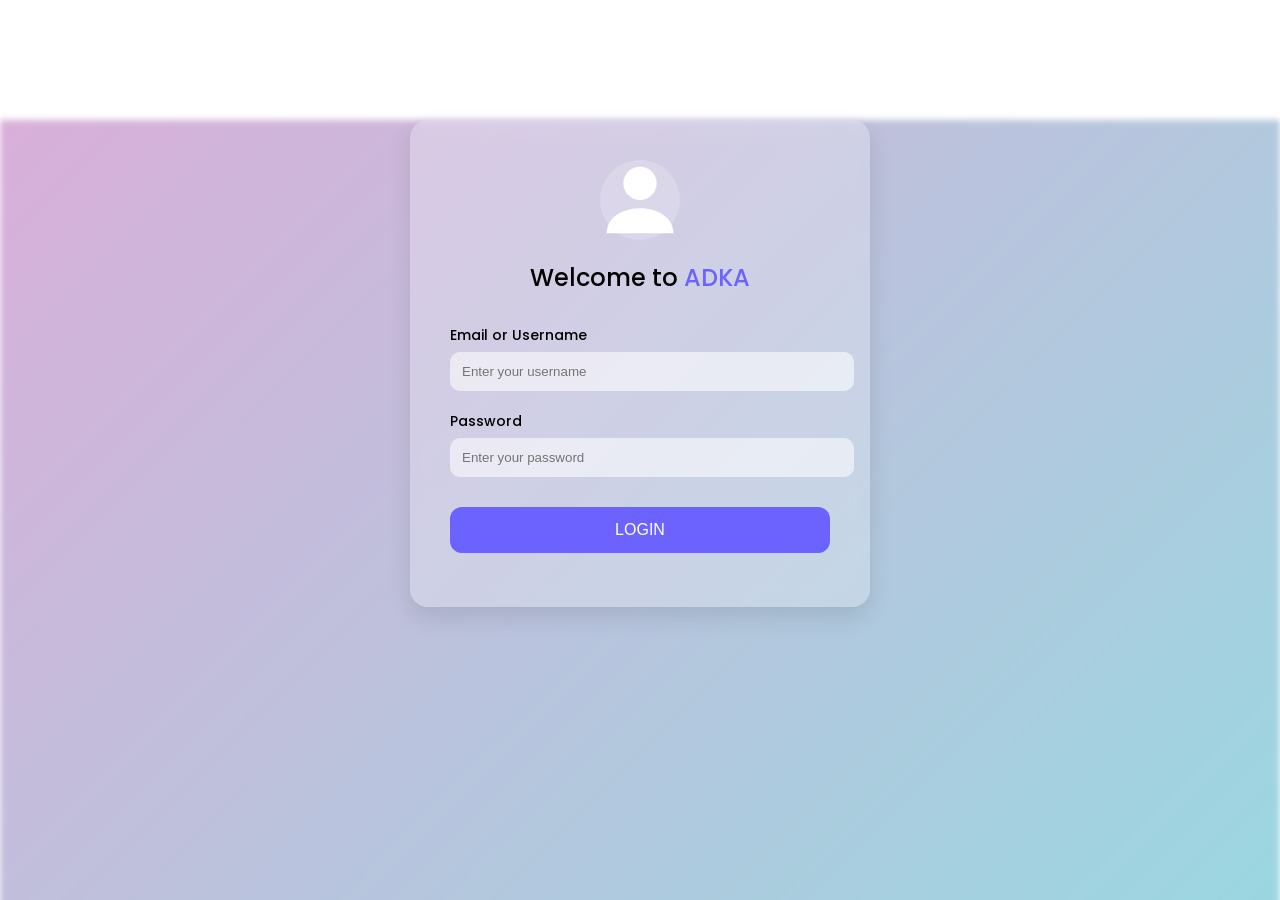
==== frontend/dashboard.html @ 51072b39 "Update frontend UI and backend services" ====
<!DOCTYPE html>
<html lang="en">
<head>
  <meta charset="UTF-8" />
  <meta name="viewport" content="width=device-width, initial-scale=1.0" />
  <title>ADKA – Dashboard</title>
  <link rel="stylesheet" href="dashboard.css" />
  <link href="https://fonts.googleapis.com/css2?family=Poppins:wght@300;400;500;600&display=swap" rel="stylesheet">
</head>

<body>
  <div class="bg"></div>

  <div class="layout">

    <!-- LEFT SIDEBAR -->
    <aside class="left-sidebar">
      <h2 class="logo">ADKA</h2>

      <div class="weekly-block">
        <h3>Weekly</h3>
        <ul id="weeklyList" class="weekly-list"></ul>
      </div>

      <div class="add-task">
        <h3>Add New Task</h3>

        <input id="taskTitle" placeholder="Task title" />
        <textarea id="taskDesc" placeholder="Description"></textarea>

        <label>Date</label>
        <input id="taskDate" type="date" />

        <label>Time</label>
        <input id="taskTime" type="time" />

        <button onclick="createNewTask()" class="btn-add">Add</button>
      </div>
    </aside>

    <!-- MAIN TIMELINE PANEL -->
    <main class="timeline-panel">

      <div class="top-date-row">
        <button onclick="prevWeek()" class="week-btn">&lt;</button>

        <div id="weekRange" class="week-range"></div>

        <button onclick="nextWeek()" class="week-btn">&gt;</button>
      </div>

      <div class="day-selector" id="daySelector"></div>

      <!-- TIMELINE -->
      <div id="timeline" class="timeline"></div>

    </main>

    <!-- RIGHT SIDEBAR -->
    <aside class="right-sidebar">
      <div class="profile-card">
        <img id="profileAvatar" src="assets/user-icon.svg" class="avatar" />

        <h3 id="profileName">User</h3>
        <p class="email" id="profileEmail"></p>
      </div>

      <div class="goal-card">
        <h4>Goal Progress</h4>
        <div class="progress-circle">
          <span id="progressValue">0%</span>
        </div>
      </div>
    </aside>

  </div>

  <script src="dashboard.js"></script>
  <script src="main.js"></script>
  <!-- EDIT MODAL -->
<div id="editModal" class="modal hidden">
  <div class="modal-content">
    <h3>Edit Task</h3>

    <label>Title</label>
    <input id="editTitle" type="text">

    <label>Description</label>
    <textarea id="editDesc"></textarea>

    <label>Date</label>
    <input id="editDate" type="date">

    <label>Time</label>
    <input id="editTime" type="time">

    <div class="modal-actions">
      <button onclick="saveEdit()" class="btn-save">Save</button>
      <button onclick="closeModal()" class="btn-cancel">Cancel</button>
    </div>
  </div>
</div>

</body>
</html>
---- frontend/dashboard.css ----
/* ---------- GLOBAL ---------- */

body {
  margin: 0;
  font-family: "Poppins", sans-serif;
  background: linear-gradient(135deg, #d9afd9 0%, #97d9e1 100%);
  height: 100vh;
  overflow: hidden;
}

/* Layout grid */
.layout {
  display: grid;
  grid-template-columns: 220px 1fr 260px;
  height: 100vh;
  backdrop-filter: blur(6px);
  overflow: hidden;
}

/* ---------- LEFT SIDEBAR ---------- */

.left-sidebar {
  padding: 18px;
  background: rgba(255, 255, 255, 0.35);
  backdrop-filter: blur(10px);
  overflow-y: auto;
}

.logo {
  margin-bottom: 15px;
  font-weight: 700;
  font-size: 22px;
  color: #6C63FF;
}

/* Weekly list */
.weekly-list li {
  background: rgba(255, 255, 255, 0.8);
  padding: 8px 10px;
  border-radius: 10px;
  margin-bottom: 6px;
  font-size: 13px;
  font-weight: 500;
  list-style: none;
  box-shadow: 0 2px 6px rgba(0,0,0,0.05);
}

/* Add task box */
.add-task input,
.add-task textarea {
  width: 100%;
  padding: 10px;
  margin-bottom: 8px;
  border-radius: 10px;
  border: none;
  background: rgba(255, 255, 255, 0.65);
  font-size: 13px;
}

.btn-add {
  width: 100%;
  padding: 10px;
  background: #6C63FF;
  color: white;
  border: none;
  border-radius: 10px;
  cursor: pointer;
  font-weight: 600;
  font-size: 14px;
}

/* ---------- TIMELINE PANEL ---------- */

.timeline-panel {
  padding: 25px 30px;
  overflow-y: scroll;
  height: 100vh;
}

/* Week navigation */
.top-date-row {
  display: flex;
  justify-content: center;
  align-items: center;
  margin-bottom: 15px;
}

.week-btn {
  padding: 6px 10px;
  border-radius: 8px;
  background: white;
  border: none;
  cursor: pointer;
  font-size: 14px;
}

.week-range {
  font-weight: 600;
  margin: 0 15px;
  font-size: 15px;
}

/* Day selector */
.day-selector {
  display: flex;
  gap: 8px;
  margin-bottom: 20px;
}

.day-selector div {
  padding: 8px 12px;
  background: rgba(255, 255, 255, 0.75);
  border-radius: 10px;
  cursor: pointer;
  font-weight: 500;
  font-size: 13px;
}

.day-selector .active {
  background: #6C63FF;
  color: white;
}

/* ---------- TIMELINE CLEAN LOOK ---------- */

.timeline {
  display: flex;
  flex-direction: column;
  gap: 32px;
  padding-left: 0;
  position: relative;
}

.timeline-hour {
  position: relative;
  padding-left: 65px;
  min-height: 40px;
}

.timeline-hour::before {
  content: attr(data-time);
  position: absolute;
  left: 0;
  top: 0;
  transform: translateY(-3px);
  font-weight: 600;
  color: #444;
  opacity: 0.6;
  font-size: 13px;
}

.timeline-hour::after {
  content: "";
  width: 8px;
  height: 8px;
  background: #6C63FF;
  border-radius: 50%;
  position: absolute;
  left: 50px;
  top: 4px;
  box-shadow: 0 0 8px rgba(108, 99, 255, 0.6);
}

/* ---------- TASK CARD ---------- */

.task-card {
  background: white;
  border-radius: 12px;
  padding: 14px 18px;
  width: 70%;
  max-width: 700px;
  margin-top: 5px;
  box-shadow: 0 4px 12px rgba(0,0,0,0.08);
  border-left: 5px solid #7b5cff;
  transition: 0.25s ease;
}

.task-card:hover {
  transform: translateY(-3px);
  box-shadow: 0 8px 20px rgba(0,0,0,0.12);
}

.task-title {
  font-size: 17px;
  font-weight: 600;
  color: #1f1f1f;
}

.task-desc {
  margin-top: 4px;
  font-size: 13px;
  color: #555;
}

.task-time {
  font-size: 13px;
  font-weight: 600;
  color: #7b5cff;
  margin-bottom: 4px;
}

/* ---------- RIGHT SIDEBAR ---------- */
.avatar {
  width: 80px;
  height: 80px;
  border-radius: 50%;
  object-fit: cover;
  background: rgb(224, 176, 222);
  padding: 10px;
}


.right-sidebar {
  padding: 18px;
  background: rgba(255, 255, 255, 0.35);
  backdrop-filter: blur(10px);
  overflow-y: auto;
}

.profile-card,
.goal-card {
  background: rgba(255, 255, 255, 0.8);
  border-radius: 14px;
  padding: 18px;
  text-align: center;
  margin-bottom: 25px;
}

.progress-circle {
  width: 85px;
  height: 85px;
  border: 8px solid #6C63FF;
  margin: 0 auto;
  border-radius: 50%;
  display: flex;
  justify-content: center;
  align-items: center;
}

/* Buttons inside task cards */
.task-actions {
  margin-top: 10px;
  display: flex;
  gap: 8px;
}

.task-actions button {
  padding: 5px 8px;
  border: none;
  cursor: pointer;
  border-radius: 6px;
  font-size: 13px;
  transition: 0.2s;
}

.btn-complete {
  background: #6CFF78;
}
.btn-complete:hover {
  background: #4ed35c;
}

.btn-edit {
  background: #FFD66C;
}
.btn-edit:hover {
  background: #e6bd55;
}

.btn-delete {
  background: #FF6C6C;
  color: white;
}
.btn-delete:hover {
  background: #d95757;
}
/* ---------- EDIT MODAL ---------- */

.modal {
  position: fixed;
  top: 0;
  left: 0;
  width: 100%;
  height: 100%;
  background: rgba(0,0,0,0.4);
  display: flex;
  justify-content: center;
  align-items: center;
  z-index: 2000;
}

.hidden {
  display: none !important;
}

.modal-content {
  background: white;
  padding: 25px;
  width: 350px;
  border-radius: 12px;
  box-shadow: 0 8px 20px rgba(0,0,0,0.2);
}

.modal-content h3 {
  margin-top: 0;
  margin-bottom: 15px;
}

.modal-content label {
  font-size: 13px;
  font-weight: 600;
}

.modal-content input,
.modal-content textarea {
  width: 100%;
  padding: 10px;
  margin-bottom: 12px;
  border-radius: 8px;
  border: 1px solid #ccc;
}

.modal-actions {
  display: flex;
  justify-content: flex-end;
  gap: 10px;
}

.btn-save {
  background: #6C63FF;
  color: white;
  padding: 8px 14px;
  border: none;
  border-radius: 8px;
  cursor: pointer;
}

.btn-cancel {
  background: #ddd;
  padding: 8px 14px;
  border: none;
  border-radius: 8px;
  cursor: pointer;
}
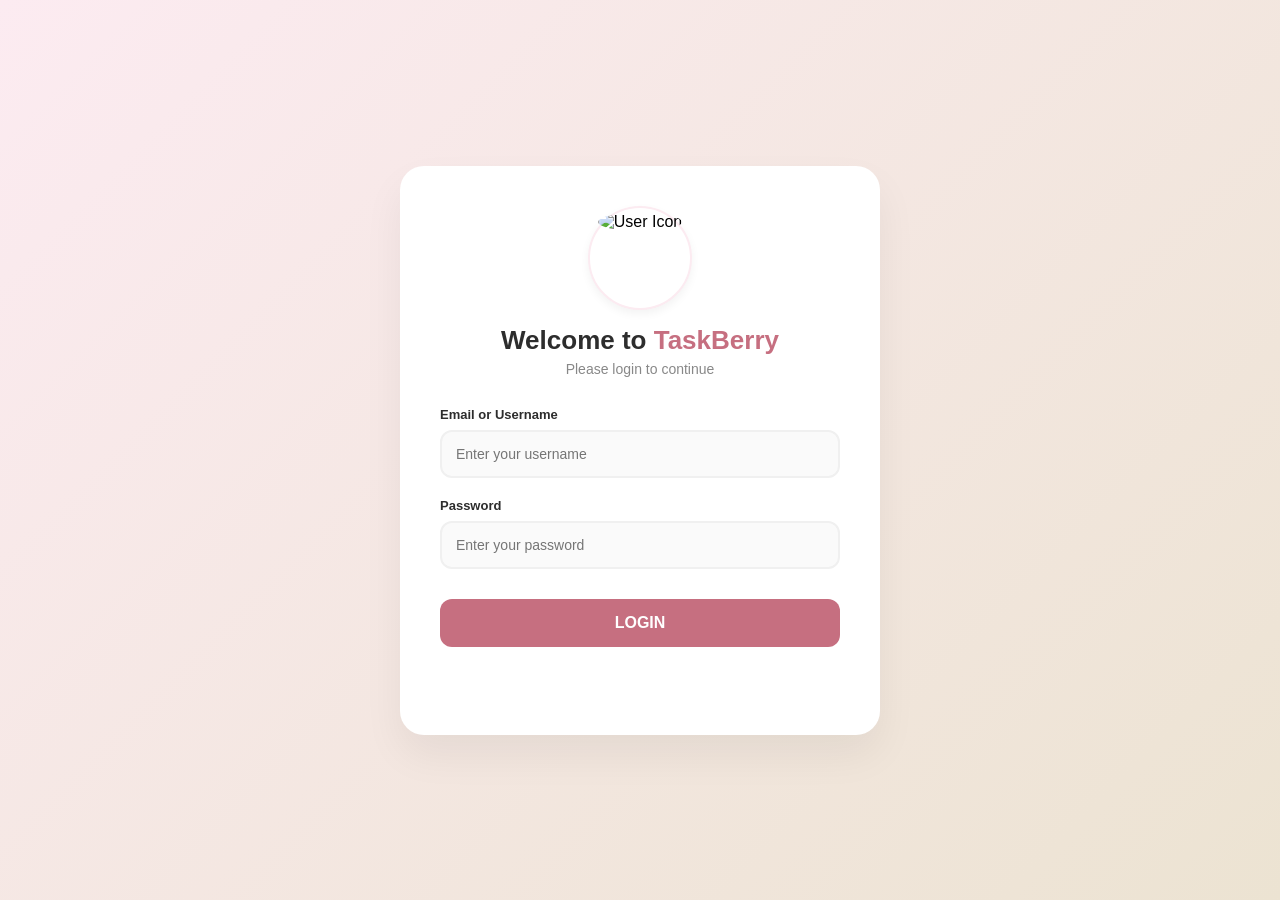
==== commit e7d06f19: "Log-in fully redone, error messages changed" ====
--- a/frontend/dashboard.html
+++ b/frontend/dashboard.html
@@ -3,103 +3,110 @@
 <head>
   <meta charset="UTF-8" />
   <meta name="viewport" content="width=device-width, initial-scale=1.0" />
-  <title>ADKA – Dashboard</title>
-  <link rel="stylesheet" href="dashboard.css" />
-  <link href="https://fonts.googleapis.com/css2?family=Poppins:wght@300;400;500;600&display=swap" rel="stylesheet">
+  <title>TaskBerry – Dashboard</title> <link rel="stylesheet" href="dashboard.css" />
+  <link href="https://fonts.googleapis.com/css2?family=Poppins:wght@300;400;500;600;700&display=swap" rel="stylesheet">
 </head>
 
 <body>
-  <div class="bg"></div>
-
+  
   <div class="layout">
 
-    <!-- LEFT SIDEBAR -->
     <aside class="left-sidebar">
-      <h2 class="logo">ADKA</h2>
+      <div class="sidebar-header">
+        <h2 class="logo">TaskBerry</h2>
+      </div>
 
-      <div class="weekly-block">
-        <h3>Weekly</h3>
+      <div class="sidebar-section">
+        <h3>Weekly Overview</h3>
         <ul id="weeklyList" class="weekly-list"></ul>
       </div>
 
-      <div class="add-task">
-        <h3>Add New Task</h3>
+      <div class="sidebar-section add-task-wrapper highlighted-card">
+        <h3>+ New Task</h3>
+        <div class="add-task-form">
+          <input id="taskTitle" placeholder="Task title" />
+          <textarea id="taskDesc" placeholder="Description..."></textarea>
+          
+          <div class="date-time-row">
+            <input id="taskDate" type="date" />
+            <input id="taskTime" type="time" />
+          </div>
 
-        <input id="taskTitle" placeholder="Task title" />
-        <textarea id="taskDesc" placeholder="Description"></textarea>
-
-        <label>Date</label>
-        <input id="taskDate" type="date" />
-
-        <label>Time</label>
-        <input id="taskTime" type="time" />
-
-        <button onclick="createNewTask()" class="btn-add">Add</button>
-      </div>
-    </aside>
-
-    <!-- MAIN TIMELINE PANEL -->
-    <main class="timeline-panel">
-
-      <div class="top-date-row">
-        <button onclick="prevWeek()" class="week-btn">&lt;</button>
-
-        <div id="weekRange" class="week-range"></div>
-
-        <button onclick="nextWeek()" class="week-btn">&gt;</button>
-      </div>
-
-      <div class="day-selector" id="daySelector"></div>
-
-      <!-- TIMELINE -->
-      <div id="timeline" class="timeline"></div>
-
-    </main>
-
-    <!-- RIGHT SIDEBAR -->
-    <aside class="right-sidebar">
-      <div class="profile-card">
-        <img id="profileAvatar" src="assets/user-icon.svg" class="avatar" />
-
-        <h3 id="profileName">User</h3>
-        <p class="email" id="profileEmail"></p>
-      </div>
-
-      <div class="goal-card">
-        <h4>Goal Progress</h4>
-        <div class="progress-circle">
-          <span id="progressValue">0%</span>
+          <button onclick="createNewTask()" class="btn-add">Create Task</button>
         </div>
       </div>
     </aside>
 
+    <main class="main-content">
+
+      <header class="top-header">
+        <div class="welcome-text">
+          <h1>My Tasks</h1>
+          <p>Manage your daily goals</p>
+        </div>
+
+        <div class="date-controller">
+          <button onclick="prevWeek()" class="nav-btn">
+            <svg width="20" height="20" viewBox="0 0 24 24" fill="none" stroke="currentColor" stroke-width="2"><polyline points="15 18 9 12 15 6"></polyline></svg>
+          </button>
+          <span id="weekRange" class="week-range-text"></span>
+          <button onclick="nextWeek()" class="nav-btn">
+            <svg width="20" height="20" viewBox="0 0 24 24" fill="none" stroke="currentColor" stroke-width="2"><polyline points="9 18 15 12 9 6"></polyline></svg>
+          </button>
+        </div>
+      </header>
+
+      <div class="day-selector-wrapper">
+        <div class="day-selector" id="daySelector"></div>
+      </div>
+
+      <div id="taskGrid" class="task-grid"></div>
+
+    </main>
+
+    <aside class="right-sidebar">
+      
+      <div class="profile-section">
+        <div class="profile-header">
+          <img id="profileAvatar" src="assets/user-icon.jpg" class="avatar" />
+          <div class="profile-info">
+            <h3 id="profileName">User</h3>
+            <p id="profileEmail" class="email">Loading...</p>
+          </div>
+        </div>
+        
+        <button onclick="logout()" class="btn-logout">
+          <svg width="16" height="16" viewBox="0 0 24 24" fill="none" stroke="currentColor" stroke-width="2" stroke-linecap="round" stroke-linejoin="round"><path d="M9 21H5a2 2 0 0 1-2-2V5a2 2 0 0 1 2-2h4"></path><polyline points="16 17 21 12 16 7"></polyline><line x1="21" y1="12" x2="9" y2="12"></line></svg>
+          Log Out
+        </button>
+      </div>
+
+    </aside>
+
   </div>
 
+  <div id="editModal" class="modal hidden">
+    <div class="modal-content">
+      <div class="modal-header">
+        <h3>Edit Task</h3>
+        <button onclick="closeModal()" class="close-icon">&times;</button>
+      </div>
+      <label>Title</label>
+      <input id="editTitle" type="text">
+      <label>Description</label>
+      <textarea id="editDesc"></textarea>
+      <div class="row">
+        <div><label>Date</label><input id="editDate" type="date"></div>
+        <div><label>Time</label><input id="editTime" type="time"></div>
+      </div>
+      <div class="modal-actions">
+        <button onclick="saveEdit()" class="btn-save">Save Changes</button>
+      </div>
+    </div>
+  </div>
+
+  <script src="config.js"></script>
   <script src="dashboard.js"></script>
   <script src="main.js"></script>
-  <!-- EDIT MODAL -->
-<div id="editModal" class="modal hidden">
-  <div class="modal-content">
-    <h3>Edit Task</h3>
-
-    <label>Title</label>
-    <input id="editTitle" type="text">
-
-    <label>Description</label>
-    <textarea id="editDesc"></textarea>
-
-    <label>Date</label>
-    <input id="editDate" type="date">
-
-    <label>Time</label>
-    <input id="editTime" type="time">
-
-    <div class="modal-actions">
-      <button onclick="saveEdit()" class="btn-save">Save</button>
-      <button onclick="closeModal()" class="btn-cancel">Cancel</button>
-    </div>
-  </div>
-</div>
-
 </body>
-</html>
+</html>
--- a/frontend/dashboard.css
+++ b/frontend/dashboard.css
@@ -1,344 +1,426 @@
 /* ---------- GLOBAL ---------- */
+:root {
+  --bg-color: #FDFBF7;
+  --sidebar-bg: #FFFFFF;
+  --text-main: #2D2D2D;
+  --text-muted: #888888;
+  --accent: #1e1e1e;
+  --border-radius: 20px;
+  
+  /* YENİ "MATCHA STRAWBERRY" PALETİ */
+  --card-1: #F4C7D0; /* Açık Pembe */
+  --card-2: #9FAA74; /* Fıstık Yeşili */
+  --card-3: #FCEBF1; /* Çok Açık Pembe */
+  --card-4: #ECE3D2; /* Krem/Bej */
+  --card-5: #C66F80; /* Koyu Gül Kurusu */
+  --card-6: #4A6644; /* Koyu Matcha Yeşili */
+  --card-7: #D7DAB3; /* Açık Yeşil/Sarı */
+}
 
 body {
   margin: 0;
   font-family: "Poppins", sans-serif;
-  background: linear-gradient(135deg, #d9afd9 0%, #97d9e1 100%);
+  background-color: var(--bg-color);
+  color: var(--text-main);
   height: 100vh;
   overflow: hidden;
 }
 
-/* Layout grid */
+/* Layout Grid */
 .layout {
   display: grid;
-  grid-template-columns: 220px 1fr 260px;
+  grid-template-columns: 280px 1fr 280px; /* Sol menüyü biraz genişlettik */
   height: 100vh;
-  backdrop-filter: blur(6px);
-  overflow: hidden;
+  gap: 0;
 }
 
 /* ---------- LEFT SIDEBAR ---------- */
-
 .left-sidebar {
-  padding: 18px;
-  background: rgba(255, 255, 255, 0.35);
-  backdrop-filter: blur(10px);
-  overflow-y: auto;
+  background: var(--bg-color);
+  padding: 30px;
+  border-right: 1px solid rgba(0,0,0,0.03);
+  display: flex;
+  flex-direction: column;
+  gap: 30px;
 }
 
 .logo {
+  font-size: 26px;
+  font-weight: 700;
+  color: var(--text-main);
+  margin: 0;
+}
+
+.sidebar-section h3 {
+  font-size: 14px;
+  text-transform: uppercase;
+  letter-spacing: 1px;
+  color: var(--text-muted);
   margin-bottom: 15px;
+}
+
+/* Weekly List */
+.weekly-list {
+  padding: 0;
+  margin: 0;
+}
+
+.weekly-list li {
+  list-style: none;
+  font-size: 13px;
+  color: var(--text-main);
+  padding: 10px 0;
+  border-bottom: 1px solid rgba(0,0,0,0.05);
+  display: flex;
+  justify-content: space-between;
+}
+
+/* --- YENİ: VURGULANMIŞ ADD TASK KARTI --- */
+.highlighted-card {
+  background: var(--card-3); /* Çok açık pembe arka plan */
+  padding: 25px;
+  border-radius: 20px;
+  border: 2px solid var(--card-1); /* Açık pembe çerçeve */
+  box-shadow: 0 8px 20px rgba(198, 111, 128, 0.1); /* Hafif pembe gölge */
+}
+.highlighted-card h3 {
+  color: var(--card-5); /* Başlık rengi koyu gül kurusu */
   font-weight: 700;
-  font-size: 22px;
-  color: #6C63FF;
-}
-
-/* Weekly list */
-.weekly-list li {
-  background: rgba(255, 255, 255, 0.8);
-  padding: 8px 10px;
-  border-radius: 10px;
-  margin-bottom: 6px;
+}
+
+/* Add Task Form Inputs */
+.add-task-form input,
+.add-task-form textarea {
+  width: 100%;
+  box-sizing: border-box;
+  background: #fff;
+  border: 1px solid #eee;
+  padding: 12px;
+  border-radius: 12px;
+  margin-bottom: 10px;
+  font-family: inherit;
   font-size: 13px;
-  font-weight: 500;
-  list-style: none;
-  box-shadow: 0 2px 6px rgba(0,0,0,0.05);
-}
-
-/* Add task box */
-.add-task input,
-.add-task textarea {
-  width: 100%;
-  padding: 10px;
-  margin-bottom: 8px;
-  border-radius: 10px;
-  border: none;
-  background: rgba(255, 255, 255, 0.65);
-  font-size: 13px;
+  transition: 0.2s;
+}
+/* Input odaklanınca çerçeve rengi palete uyumlu olsun */
+.add-task-form input:focus, .add-task-form textarea:focus {
+  outline: none;
+  border-color: var(--card-1);
+}
+
+.date-time-row {
+  display: flex;
+  gap: 8px;
 }
 
 .btn-add {
   width: 100%;
-  padding: 10px;
-  background: #6C63FF;
+  background: var(--card-5); /* Buton rengi koyu gül kurusu */
   color: white;
+  padding: 12px;
+  border-radius: 12px;
   border: none;
-  border-radius: 10px;
-  cursor: pointer;
-  font-weight: 600;
+  cursor: pointer;
+  font-weight: 600;
+  margin-top: 5px;
+  transition: 0.2s;
+}
+.btn-add:hover { background: var(--card-6); /* Hover'da koyu yeşil */ }
+
+
+/* ---------- MAIN CONTENT ---------- */
+.main-content {
+  padding: 30px 40px;
+  overflow-y: auto;
+}
+
+/* Header */
+.top-header {
+  display: flex;
+  justify-content: space-between;
+  align-items: flex-end;
+  margin-bottom: 30px;
+}
+
+.welcome-text h1 {
+  font-size: 32px;
+  margin: 0;
+  font-weight: 600;
+}
+.welcome-text p {
+  margin: 5px 0 0 0;
+  color: var(--text-muted);
+}
+
+.date-controller {
+  display: flex;
+  align-items: center;
+  background: white;
+  padding: 5px;
+  border-radius: 50px;
+  box-shadow: 0 4px 15px rgba(0,0,0,0.03);
+}
+
+.nav-btn {
+  background: transparent;
+  border: none;
+  cursor: pointer;
+  padding: 8px;
+  color: var(--text-main);
+  display: flex;
+  align-items: center;
+}
+.week-range-text {
   font-size: 14px;
-}
-
-/* ---------- TIMELINE PANEL ---------- */
-
-.timeline-panel {
-  padding: 25px 30px;
-  overflow-y: scroll;
-  height: 100vh;
-}
-
-/* Week navigation */
-.top-date-row {
-  display: flex;
-  justify-content: center;
-  align-items: center;
-  margin-bottom: 15px;
-}
-
-.week-btn {
-  padding: 6px 10px;
-  border-radius: 8px;
+  font-weight: 500;
+  margin: 0 15px;
+  min-width: 180px;
+  text-align: center;
+}
+
+/* Day Selector */
+.day-selector-wrapper {
+  margin-bottom: 30px;
+}
+.day-selector {
+  display: flex;
+  gap: 12px;
+}
+.day-selector div {
+  padding: 10px 20px;
   background: white;
-  border: none;
-  cursor: pointer;
+  border-radius: 14px;
+  cursor: pointer;
+  font-weight: 500;
   font-size: 14px;
-}
-
-.week-range {
-  font-weight: 600;
-  margin: 0 15px;
-  font-size: 15px;
-}
-
-/* Day selector */
-.day-selector {
-  display: flex;
-  gap: 8px;
-  margin-bottom: 20px;
-}
-
-.day-selector div {
-  padding: 8px 12px;
-  background: rgba(255, 255, 255, 0.75);
-  border-radius: 10px;
-  cursor: pointer;
-  font-weight: 500;
-  font-size: 13px;
-}
-
+  color: var(--text-muted);
+  transition: 0.2s;
+  border: 1px solid transparent;
+}
+.day-selector div:hover {
+  border-color: var(--card-2);
+}
 .day-selector .active {
-  background: #6C63FF;
+  background: var(--text-main);
   color: white;
-}
-
-/* ---------- TIMELINE CLEAN LOOK ---------- */
-
-.timeline {
-  display: flex;
-  flex-direction: column;
-  gap: 32px;
-  padding-left: 0;
-  position: relative;
-}
-
-.timeline-hour {
-  position: relative;
-  padding-left: 65px;
-  min-height: 40px;
-}
-
-.timeline-hour::before {
-  content: attr(data-time);
-  position: absolute;
-  left: 0;
-  top: 0;
-  transform: translateY(-3px);
-  font-weight: 600;
-  color: #444;
-  opacity: 0.6;
-  font-size: 13px;
-}
-
-.timeline-hour::after {
-  content: "";
-  width: 8px;
-  height: 8px;
-  background: #6C63FF;
-  border-radius: 50%;
-  position: absolute;
-  left: 50px;
-  top: 4px;
-  box-shadow: 0 0 8px rgba(108, 99, 255, 0.6);
-}
-
-/* ---------- TASK CARD ---------- */
-
+  box-shadow: 0 4px 12px rgba(0,0,0,0.2);
+}
+
+/* ---------- TASK GRID ---------- */
+.task-grid {
+  display: grid;
+  grid-template-columns: repeat(auto-fill, minmax(280px, 1fr));
+  gap: 20px;
+  padding-bottom: 50px;
+}
+
+/* Card Styles */
 .task-card {
   background: white;
-  border-radius: 12px;
-  padding: 14px 18px;
-  width: 70%;
-  max-width: 700px;
-  margin-top: 5px;
-  box-shadow: 0 4px 12px rgba(0,0,0,0.08);
-  border-left: 5px solid #7b5cff;
-  transition: 0.25s ease;
+  border-radius: 24px;
+  padding: 24px;
+  display: flex;
+  flex-direction: column;
+  justify-content: space-between;
+  min-height: 140px;
+  transition: transform 0.2s, box-shadow 0.2s;
+  cursor: default;
+  position: relative;
+  overflow: hidden;
+  border: 1px solid rgba(0,0,0,0.05); /* Hafif bir çerçeve ekledik */
 }
 
 .task-card:hover {
-  transform: translateY(-3px);
-  box-shadow: 0 8px 20px rgba(0,0,0,0.12);
+  transform: translateY(-5px);
+  box-shadow: 0 10px 25px rgba(0,0,0,0.05);
+}
+
+/* YENİ RENK PALETİ SINIFLARI */
+.pastel-1 { background-color: var(--card-1); }
+.pastel-2 { background-color: var(--card-2); }
+.pastel-3 { background-color: var(--card-3); }
+.pastel-4 { background-color: var(--card-4); }
+.pastel-5 { background-color: var(--card-5); color: white; } /* Koyu renklerde metni beyaz yap */
+.pastel-6 { background-color: var(--card-6); color: white; }
+.pastel-7 { background-color: var(--card-7); }
+
+/* Koyu renkli kartlarda başlık ve ikon renklerini aç */
+.pastel-5 .task-title, .pastel-6 .task-title { color: white; }
+.pastel-5 .task-desc, .pastel-6 .task-desc { color: rgba(255,255,255,0.8); }
+.pastel-5 .task-time-badge, .pastel-6 .task-time-badge { background: rgba(0,0,0,0.2); color: white; }
+
+
+.task-header {
+  display: flex;
+  justify-content: space-between;
+  align-items: flex-start;
+  margin-bottom: 10px;
+}
+
+.task-time-badge {
+  background: rgba(255,255,255,0.6);
+  padding: 4px 10px;
+  border-radius: 20px;
+  font-size: 12px;
+  font-weight: 600;
+  color: #333;
 }
 
 .task-title {
-  font-size: 17px;
-  font-weight: 600;
-  color: #1f1f1f;
+  font-size: 18px;
+  font-weight: 600;
+  margin-bottom: 6px;
+  color: #222;
+  line-height: 1.3;
 }
 
 .task-desc {
-  margin-top: 4px;
   font-size: 13px;
   color: #555;
-}
-
-.task-time {
-  font-size: 13px;
-  font-weight: 600;
-  color: #7b5cff;
-  margin-bottom: 4px;
-}
+  margin-bottom: 20px;
+  line-height: 1.5;
+  flex-grow: 1;
+}
+
+.card-footer {
+  display: flex;
+  gap: 8px;
+  justify-content: flex-end;
+}
+
+.icon-btn {
+  width: 32px;
+  height: 32px;
+  border-radius: 50%;
+  border: none;
+  cursor: pointer;
+  display: flex;
+  align-items: center;
+  justify-content: center;
+  background: rgba(255,255,255,0.7);
+  transition: 0.2s;
+  font-size: 14px;
+  color: #555;
+}
+.icon-btn:hover { background: white; transform: scale(1.1); color: #000; }
+.btn-done:hover { color: #2ecc71; }
+.btn-edit:hover { color: #f1c40f; }
+.btn-del:hover { color: #e74c3c; }
+
 
 /* ---------- RIGHT SIDEBAR ---------- */
+.right-sidebar {
+  background: white;
+  padding: 30px;
+  display: flex;
+  flex-direction: column;
+  justify-content: flex-start; /* Widget gidince yukarı yaslansın */
+  gap: 30px;
+}
+
+.profile-section {
+  display: flex;
+  flex-direction: column;
+  gap: 20px;
+}
+
+.profile-header {
+  text-align: center;
+  background: var(--bg-color);
+  padding: 20px;
+  border-radius: 24px;
+}
+
 .avatar {
   width: 80px;
   height: 80px;
   border-radius: 50%;
-  object-fit: cover;
-  background: rgb(224, 176, 222);
-  padding: 10px;
-}
-
-
-.right-sidebar {
-  padding: 18px;
-  background: rgba(255, 255, 255, 0.35);
-  backdrop-filter: blur(10px);
-  overflow-y: auto;
-}
-
-.profile-card,
-.goal-card {
-  background: rgba(255, 255, 255, 0.8);
-  border-radius: 14px;
-  padding: 18px;
-  text-align: center;
-  margin-bottom: 25px;
-}
-
-.progress-circle {
-  width: 85px;
-  height: 85px;
-  border: 8px solid #6C63FF;
-  margin: 0 auto;
-  border-radius: 50%;
-  display: flex;
+  margin-bottom: 10px;
+}
+
+.profile-info h3 { margin: 0; font-size: 18px; }
+.profile-info p { margin: 5px 0 0 0; font-size: 13px; color: var(--text-muted); }
+
+/* Logout Button */
+.btn-logout {
+  display: flex;
+  align-items: center;
   justify-content: center;
-  align-items: center;
-}
-
-/* Buttons inside task cards */
-.task-actions {
-  margin-top: 10px;
-  display: flex;
   gap: 8px;
-}
-
-.task-actions button {
-  padding: 5px 8px;
-  border: none;
-  cursor: pointer;
-  border-radius: 6px;
-  font-size: 13px;
+  width: 100%;
+  padding: 12px;
+  border: 1px solid #fee;
+  background: #fff5f5;
+  color: #e74c3c;
+  border-radius: 12px;
+  cursor: pointer;
+  font-weight: 600;
   transition: 0.2s;
 }
-
-.btn-complete {
-  background: #6CFF78;
-}
-.btn-complete:hover {
-  background: #4ed35c;
-}
-
-.btn-edit {
-  background: #FFD66C;
-}
-.btn-edit:hover {
-  background: #e6bd55;
-}
-
-.btn-delete {
-  background: #FF6C6C;
+.btn-logout:hover {
+  background: #e74c3c;
   color: white;
 }
-.btn-delete:hover {
-  background: #d95757;
-}
-/* ---------- EDIT MODAL ---------- */
-
+
+/* GOAL WIDGET STİLLERİ SİLİNDİ */
+
+/* ---------- MODAL (Aynı) ---------- */
 .modal {
   position: fixed;
-  top: 0;
-  left: 0;
-  width: 100%;
-  height: 100%;
-  background: rgba(0,0,0,0.4);
+  top: 0; left: 0; width: 100%; height: 100%;
+  background: rgba(0,0,0,0.5);
+  backdrop-filter: blur(4px);
   display: flex;
   justify-content: center;
   align-items: center;
-  z-index: 2000;
-}
-
-.hidden {
-  display: none !important;
-}
+  z-index: 999;
+}
+.hidden { display: none !important; }
 
 .modal-content {
   background: white;
-  padding: 25px;
-  width: 350px;
+  padding: 30px;
+  width: 400px;
+  border-radius: 24px;
+  box-shadow: 0 20px 50px rgba(0,0,0,0.2);
+}
+.modal-header {
+  display: flex;
+  justify-content: space-between;
+  align-items: center;
+  margin-bottom: 20px;
+}
+.close-icon {
+  background: none; border: none; font-size: 24px; cursor: pointer;
+}
+.modal-content label {
+  display: block;
+  font-size: 12px;
+  font-weight: 600;
+  margin-bottom: 5px;
+  color: var(--text-muted);
+}
+.modal-content input, .modal-content textarea {
+  width: 100%;
+  box-sizing: border-box;
+  padding: 12px;
+  border: 1px solid #eee;
+  border-radius: 10px;
+  margin-bottom: 15px;
+  font-family: inherit;
+}
+.row { display: flex; gap: 10px; }
+.btn-save {
+  width: 100%;
+  background: var(--text-main);
+  color: white;
+  padding: 12px;
   border-radius: 12px;
-  box-shadow: 0 8px 20px rgba(0,0,0,0.2);
-}
-
-.modal-content h3 {
-  margin-top: 0;
-  margin-bottom: 15px;
-}
-
-.modal-content label {
-  font-size: 13px;
-  font-weight: 600;
-}
-
-.modal-content input,
-.modal-content textarea {
-  width: 100%;
-  padding: 10px;
-  margin-bottom: 12px;
-  border-radius: 8px;
-  border: 1px solid #ccc;
-}
-
-.modal-actions {
-  display: flex;
-  justify-content: flex-end;
-  gap: 10px;
-}
-
-.btn-save {
-  background: #6C63FF;
-  color: white;
-  padding: 8px 14px;
   border: none;
-  border-radius: 8px;
-  cursor: pointer;
-}
-
-.btn-cancel {
-  background: #ddd;
-  padding: 8px 14px;
-  border: none;
-  border-radius: 8px;
-  cursor: pointer;
-}
+  cursor: pointer;
+}
+
+/* Scrollbar */
+::-webkit-scrollbar { width: 6px; }
+::-webkit-scrollbar-track { background: transparent; }
+::-webkit-scrollbar-thumb { background: #ddd; border-radius: 10px; }
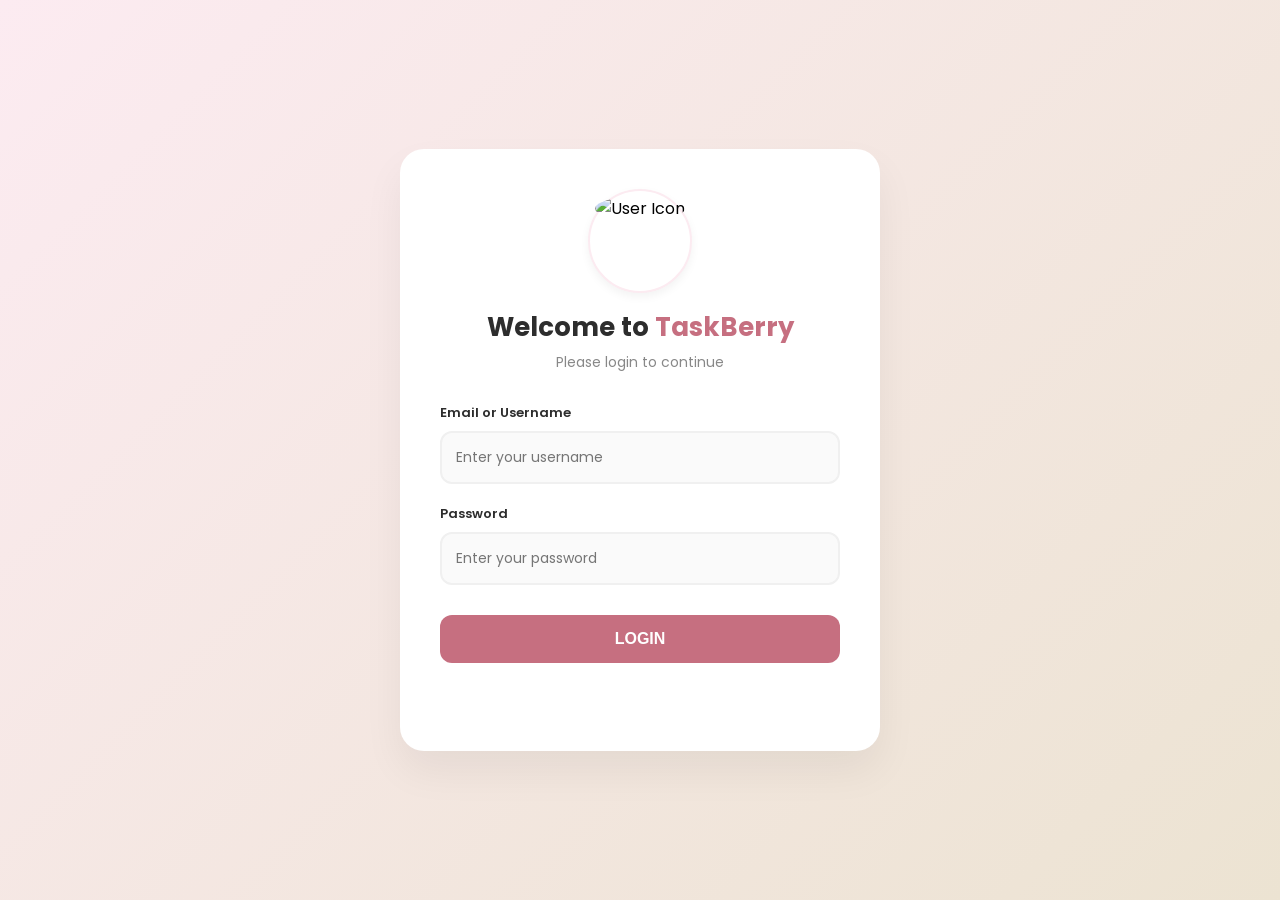
==== commit 26258f82: "new feature: weather endpoint and UI changes" ====
--- a/frontend/dashboard.html
+++ b/frontend/dashboard.html
@@ -3,7 +3,8 @@
 <head>
   <meta charset="UTF-8" />
   <meta name="viewport" content="width=device-width, initial-scale=1.0" />
-  <title>TaskBerry – Dashboard</title> <link rel="stylesheet" href="dashboard.css" />
+  <title>TaskBerry – Dashboard</title>
+  <link rel="stylesheet" href="dashboard.css" />
   <link href="https://fonts.googleapis.com/css2?family=Poppins:wght@300;400;500;600;700&display=swap" rel="stylesheet">
 </head>
 
@@ -38,7 +39,6 @@
     </aside>
 
     <main class="main-content">
-
       <header class="top-header">
         <div class="welcome-text">
           <h1>My Tasks</h1>
@@ -61,7 +61,6 @@
       </div>
 
       <div id="taskGrid" class="task-grid"></div>
-
     </main>
 
     <aside class="right-sidebar">
@@ -79,6 +78,23 @@
           <svg width="16" height="16" viewBox="0 0 24 24" fill="none" stroke="currentColor" stroke-width="2" stroke-linecap="round" stroke-linejoin="round"><path d="M9 21H5a2 2 0 0 1-2-2V5a2 2 0 0 1 2-2h4"></path><polyline points="16 17 21 12 16 7"></polyline><line x1="21" y1="12" x2="9" y2="12"></line></svg>
           Log Out
         </button>
+      </div>
+
+      <div class="weather-card">
+        <div id="weatherLoading">
+          <p>Finding location...</p>
+        </div>
+        
+        <div id="weatherContent" class="hidden">
+          <div class="weather-top">
+            <img id="weatherIcon" src="" alt="icon">
+            <span id="weatherTemp">--°</span>
+          </div>
+          <div class="weather-info">
+            <h4 id="weatherCity">City</h4>
+            <p id="weatherDesc">Description</p>
+          </div>
+        </div>
       </div>
 
     </aside>
--- a/frontend/dashboard.css
+++ b/frontend/dashboard.css
@@ -423,4 +423,69 @@
 /* Scrollbar */
 ::-webkit-scrollbar { width: 6px; }
 ::-webkit-scrollbar-track { background: transparent; }
-::-webkit-scrollbar-thumb { background: #ddd; border-radius: 10px; }+::-webkit-scrollbar-thumb { background: #ddd; border-radius: 10px; }
+
+
+/* ---------- WEATHER WIDGET  ---------- */
+.weather-card {
+  margin-top: auto; /* En alta itmek için */
+  background: linear-gradient(135deg, #a8edea 0%, #fed6e3 100%); /* Hafif gökyüzü/gün batımı gradienti */
+  padding: 25px;
+  border-radius: 24px;
+  color: #444;
+  text-align: center;
+  box-shadow: 0 10px 25px rgba(0,0,0,0.05);
+  position: relative;
+  overflow: hidden;
+}
+
+#weatherLoading {
+  font-size: 13px;
+  color: #666;
+  font-style: italic;
+}
+
+.weather-top {
+  display: flex;
+  align-items: center;
+  justify-content: center;
+  gap: 10px;
+  margin-bottom: 5px;
+}
+
+#weatherIcon {
+  width: 60px;
+  height: 60px;
+  filter: drop-shadow(0 4px 6px rgba(0,0,0,0.1));
+}
+
+#weatherTemp {
+  font-size: 36px;
+  font-weight: 700;
+  color: #2D2D2D;
+}
+
+.weather-info h4 {
+  margin: 0;
+  font-size: 18px;
+  font-weight: 600;
+  color: #2D2D2D;
+}
+
+.weather-info p {
+  margin: 2px 0 0 0;
+  font-size: 13px;
+  text-transform: capitalize;
+  opacity: 0.8;
+}
+
+/* Right Sidebar düzenini güncellemek gerekebilir */
+.right-sidebar {
+  background: white;
+  padding: 30px;
+  display: flex;
+  flex-direction: column;
+  /* Justify-content'i değiştirdik ki weather en alta gitsin */
+  justify-content: space-between; 
+  gap: 30px;
+}
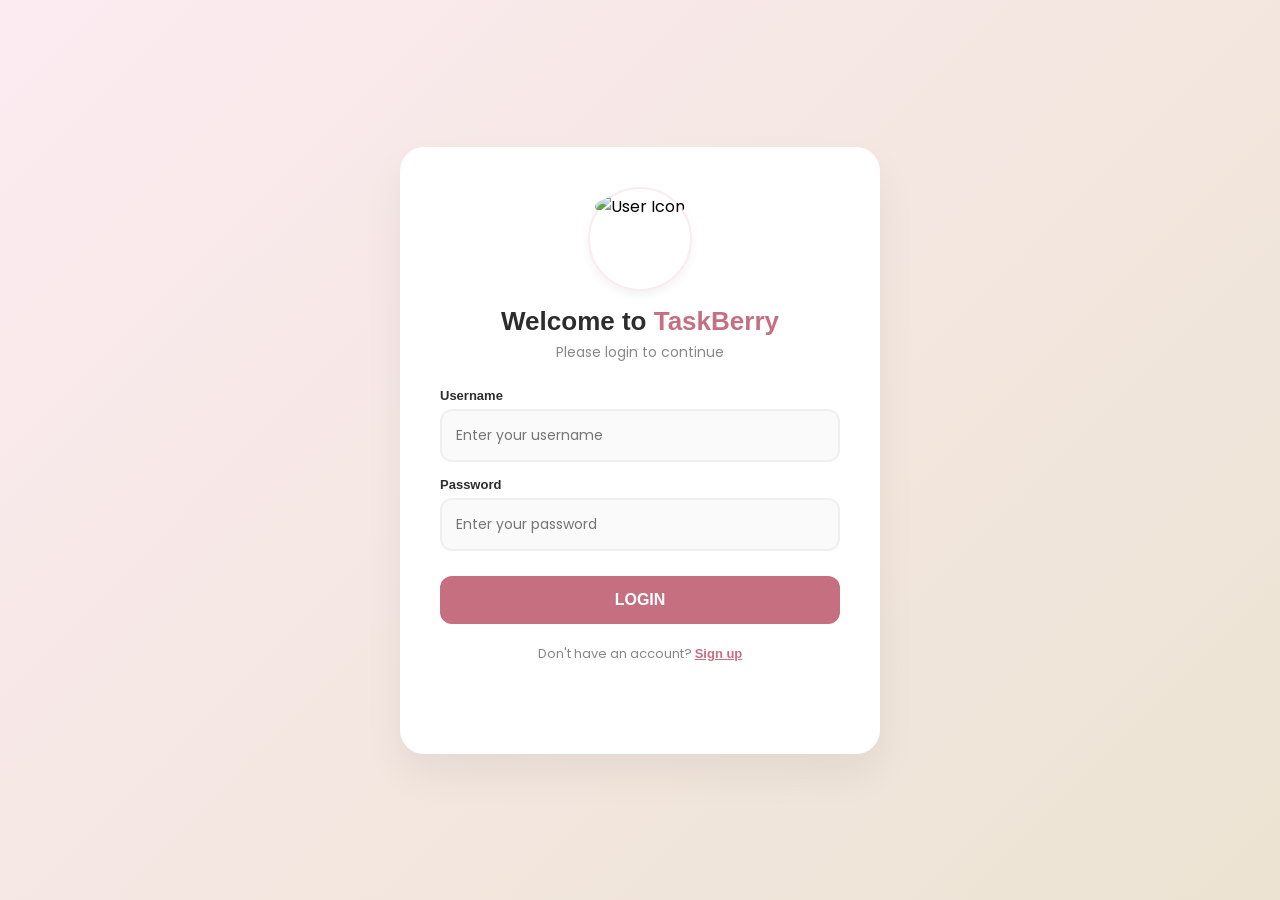
==== commit e0012ec9: "svg" ====
--- a/frontend/dashboard.html
+++ b/frontend/dashboard.html
@@ -67,7 +67,7 @@
       
       <div class="profile-section">
         <div class="profile-header">
-          <img id="profileAvatar" src="assets/user-icon.jpg" class="avatar" />
+          <img id="profileAvatar" src="assets/user-icon.svg" class="avatar" />
           <div class="profile-info">
             <h3 id="profileName">User</h3>
             <p id="profileEmail" class="email">Loading...</p>
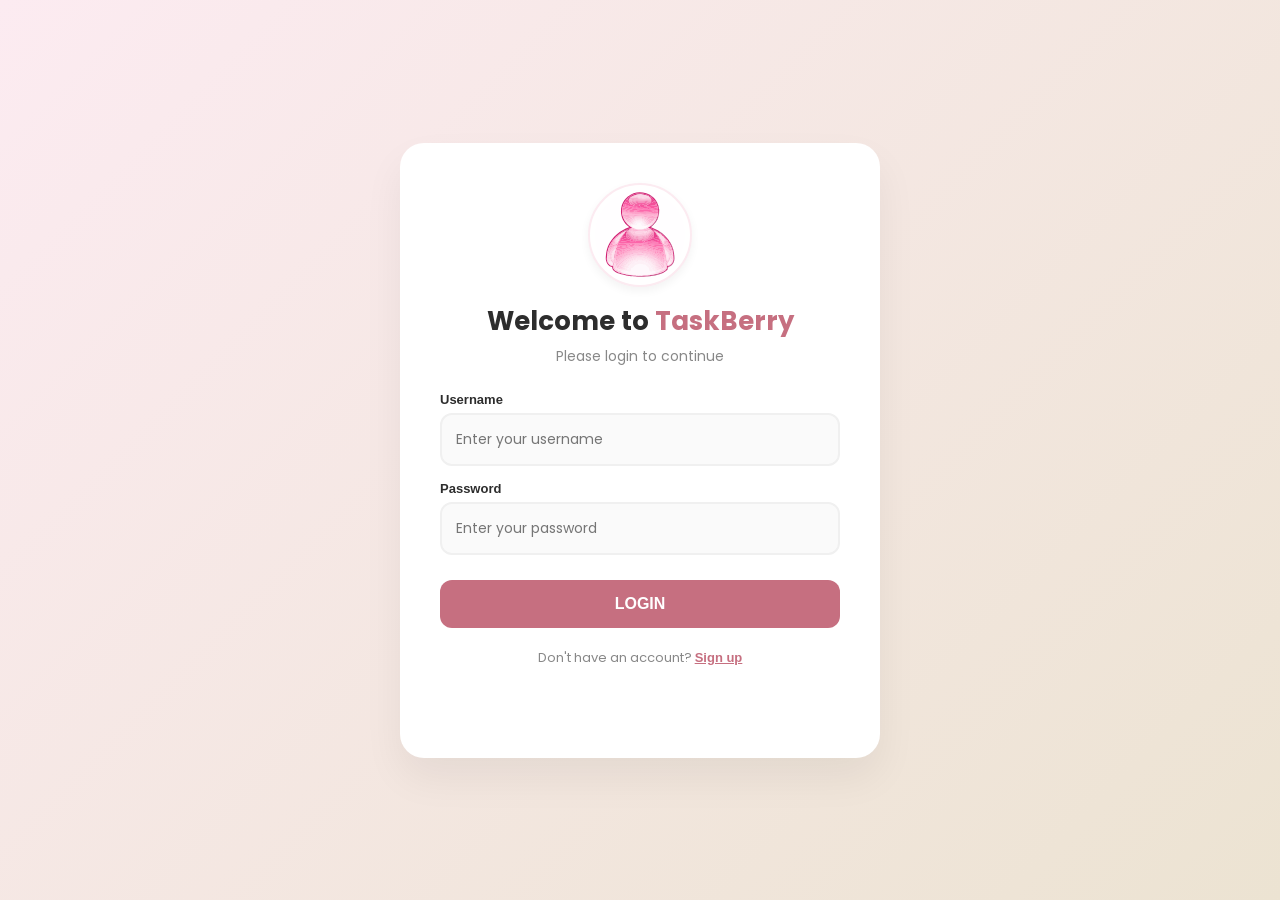
==== commit afd3be3a: "layout changed to fix clock overflow. user icon bug fixed" ====
--- a/frontend/dashboard.html
+++ b/frontend/dashboard.html
@@ -22,18 +22,20 @@
         <ul id="weeklyList" class="weekly-list"></ul>
       </div>
 
-      <div class="sidebar-section add-task-wrapper highlighted-card">
-        <h3>+ New Task</h3>
-        <div class="add-task-form">
-          <input id="taskTitle" placeholder="Task title" />
-          <textarea id="taskDesc" placeholder="Description..."></textarea>
-          
-          <div class="date-time-row">
-            <input id="taskDate" type="date" />
-            <input id="taskTime" type="time" />
+      <div class="weather-card">
+        <div id="weatherLoading">
+          <p>Finding location...</p>
+        </div>
+        
+        <div id="weatherContent" class="hidden">
+          <div class="weather-top">
+            <img id="weatherIcon" src="" alt="icon">
+            <span id="weatherTemp">--°</span>
           </div>
-
-          <button onclick="createNewTask()" class="btn-add">Create Task</button>
+          <div class="weather-info">
+            <h4 id="weatherCity">City</h4>
+            <p id="weatherDesc">Description</p>
+          </div>
         </div>
       </div>
     </aside>
@@ -67,7 +69,7 @@
       
       <div class="profile-section">
         <div class="profile-header">
-          <img id="profileAvatar" src="assets/user-icon.svg" class="avatar" />
+          <img id="profileAvatar" src="assets/user-image.svg" class="avatar" />
           <div class="profile-info">
             <h3 id="profileName">User</h3>
             <p id="profileEmail" class="email">Loading...</p>
@@ -80,20 +82,18 @@
         </button>
       </div>
 
-      <div class="weather-card">
-        <div id="weatherLoading">
-          <p>Finding location...</p>
-        </div>
-        
-        <div id="weatherContent" class="hidden">
-          <div class="weather-top">
-            <img id="weatherIcon" src="" alt="icon">
-            <span id="weatherTemp">--°</span>
+      <div class="sidebar-section add-task-wrapper highlighted-card">
+        <h3>+ New Task</h3>
+        <div class="add-task-form">
+          <input id="taskTitle" placeholder="Task title" />
+          <textarea id="taskDesc" placeholder="Description..."></textarea>
+          
+          <div class="date-time-row">
+            <input id="taskDate" type="date" />
+            <input id="taskTime" type="time" />
           </div>
-          <div class="weather-info">
-            <h4 id="weatherCity">City</h4>
-            <p id="weatherDesc">Description</p>
-          </div>
+
+          <button onclick="createNewTask()" class="btn-add">Create Task</button>
         </div>
       </div>
 
--- a/frontend/dashboard.css
+++ b/frontend/dashboard.css
@@ -29,7 +29,7 @@
 /* Layout Grid */
 .layout {
   display: grid;
-  grid-template-columns: 280px 1fr 280px; /* Sol menüyü biraz genişlettik */
+  grid-template-columns: 280px 1fr 280px; 
   height: 100vh;
   gap: 0;
 }
@@ -75,20 +75,19 @@
   justify-content: space-between;
 }
 
-/* --- YENİ: VURGULANMIŞ ADD TASK KARTI --- */
+/* --- ADD TASK KARTI --- */
 .highlighted-card {
-  background: var(--card-3); /* Çok açık pembe arka plan */
+  background: var(--card-3); 
   padding: 25px;
   border-radius: 20px;
-  border: 2px solid var(--card-1); /* Açık pembe çerçeve */
-  box-shadow: 0 8px 20px rgba(198, 111, 128, 0.1); /* Hafif pembe gölge */
+  border: 2px solid var(--card-1); 
+  box-shadow: 0 8px 20px rgba(198, 111, 128, 0.1); 
 }
 .highlighted-card h3 {
-  color: var(--card-5); /* Başlık rengi koyu gül kurusu */
+  color: var(--card-5); 
   font-weight: 700;
 }
 
-/* Add Task Form Inputs */
 .add-task-form input,
 .add-task-form textarea {
   width: 100%;
@@ -102,20 +101,21 @@
   font-size: 13px;
   transition: 0.2s;
 }
-/* Input odaklanınca çerçeve rengi palete uyumlu olsun */
 .add-task-form input:focus, .add-task-form textarea:focus {
   outline: none;
   border-color: var(--card-1);
 }
 
+/* *** DÜZENLEME: Inputları alt alta alıp taşmayı engelledik *** */
 .date-time-row {
   display: flex;
-  gap: 8px;
+  flex-direction: column; /* Yan yana yerine alt alta */
+  gap: 10px; /* Aralarına boşluk */
 }
 
 .btn-add {
   width: 100%;
-  background: var(--card-5); /* Buton rengi koyu gül kurusu */
+  background: var(--card-5); 
   color: white;
   padding: 12px;
   border-radius: 12px;
@@ -125,7 +125,7 @@
   margin-top: 5px;
   transition: 0.2s;
 }
-.btn-add:hover { background: var(--card-6); /* Hover'da koyu yeşil */ }
+.btn-add:hover { background: var(--card-6); }
 
 
 /* ---------- MAIN CONTENT ---------- */
@@ -227,7 +227,7 @@
   cursor: default;
   position: relative;
   overflow: hidden;
-  border: 1px solid rgba(0,0,0,0.05); /* Hafif bir çerçeve ekledik */
+  border: 1px solid rgba(0,0,0,0.05); 
 }
 
 .task-card:hover {
@@ -240,11 +240,10 @@
 .pastel-2 { background-color: var(--card-2); }
 .pastel-3 { background-color: var(--card-3); }
 .pastel-4 { background-color: var(--card-4); }
-.pastel-5 { background-color: var(--card-5); color: white; } /* Koyu renklerde metni beyaz yap */
+.pastel-5 { background-color: var(--card-5); color: white; } 
 .pastel-6 { background-color: var(--card-6); color: white; }
 .pastel-7 { background-color: var(--card-7); }
 
-/* Koyu renkli kartlarda başlık ve ikon renklerini aç */
 .pastel-5 .task-title, .pastel-6 .task-title { color: white; }
 .pastel-5 .task-desc, .pastel-6 .task-desc { color: rgba(255,255,255,0.8); }
 .pastel-5 .task-time-badge, .pastel-6 .task-time-badge { background: rgba(0,0,0,0.2); color: white; }
@@ -314,7 +313,7 @@
   padding: 30px;
   display: flex;
   flex-direction: column;
-  justify-content: flex-start; /* Widget gidince yukarı yaslansın */
+  justify-content: flex-start; 
   gap: 30px;
 }
 
@@ -362,9 +361,61 @@
   color: white;
 }
 
-/* GOAL WIDGET STİLLERİ SİLİNDİ */
-
-/* ---------- MODAL (Aynı) ---------- */
+
+/* ---------- WEATHER WIDGET ---------- */
+.weather-card {
+  margin-top: auto; /* Sol menüde en alta iter */
+  background: linear-gradient(135deg, #a8edea 0%, #fed6e3 100%);
+  padding: 25px;
+  border-radius: 24px;
+  color: #444;
+  text-align: center;
+  box-shadow: 0 10px 25px rgba(0,0,0,0.05);
+  position: relative;
+  overflow: hidden;
+}
+
+#weatherLoading {
+  font-size: 13px;
+  color: #666;
+  font-style: italic;
+}
+
+.weather-top {
+  display: flex;
+  align-items: center;
+  justify-content: center;
+  gap: 10px;
+  margin-bottom: 5px;
+}
+
+#weatherIcon {
+  width: 60px;
+  height: 60px;
+  filter: drop-shadow(0 4px 6px rgba(0,0,0,0.1));
+}
+
+#weatherTemp {
+  font-size: 36px;
+  font-weight: 700;
+  color: #2D2D2D;
+}
+
+.weather-info h4 {
+  margin: 0;
+  font-size: 18px;
+  font-weight: 600;
+  color: #2D2D2D;
+}
+
+.weather-info p {
+  margin: 2px 0 0 0;
+  font-size: 13px;
+  text-transform: capitalize;
+  opacity: 0.8;
+}
+
+/* Modal */
 .modal {
   position: fixed;
   top: 0; left: 0; width: 100%; height: 100%;
@@ -420,72 +471,6 @@
   cursor: pointer;
 }
 
-/* Scrollbar */
 ::-webkit-scrollbar { width: 6px; }
 ::-webkit-scrollbar-track { background: transparent; }
-::-webkit-scrollbar-thumb { background: #ddd; border-radius: 10px; }
-
-
-/* ---------- WEATHER WIDGET  ---------- */
-.weather-card {
-  margin-top: auto; /* En alta itmek için */
-  background: linear-gradient(135deg, #a8edea 0%, #fed6e3 100%); /* Hafif gökyüzü/gün batımı gradienti */
-  padding: 25px;
-  border-radius: 24px;
-  color: #444;
-  text-align: center;
-  box-shadow: 0 10px 25px rgba(0,0,0,0.05);
-  position: relative;
-  overflow: hidden;
-}
-
-#weatherLoading {
-  font-size: 13px;
-  color: #666;
-  font-style: italic;
-}
-
-.weather-top {
-  display: flex;
-  align-items: center;
-  justify-content: center;
-  gap: 10px;
-  margin-bottom: 5px;
-}
-
-#weatherIcon {
-  width: 60px;
-  height: 60px;
-  filter: drop-shadow(0 4px 6px rgba(0,0,0,0.1));
-}
-
-#weatherTemp {
-  font-size: 36px;
-  font-weight: 700;
-  color: #2D2D2D;
-}
-
-.weather-info h4 {
-  margin: 0;
-  font-size: 18px;
-  font-weight: 600;
-  color: #2D2D2D;
-}
-
-.weather-info p {
-  margin: 2px 0 0 0;
-  font-size: 13px;
-  text-transform: capitalize;
-  opacity: 0.8;
-}
-
-/* Right Sidebar düzenini güncellemek gerekebilir */
-.right-sidebar {
-  background: white;
-  padding: 30px;
-  display: flex;
-  flex-direction: column;
-  /* Justify-content'i değiştirdik ki weather en alta gitsin */
-  justify-content: space-between; 
-  gap: 30px;
-}+::-webkit-scrollbar-thumb { background: #ddd; border-radius: 10px; }
